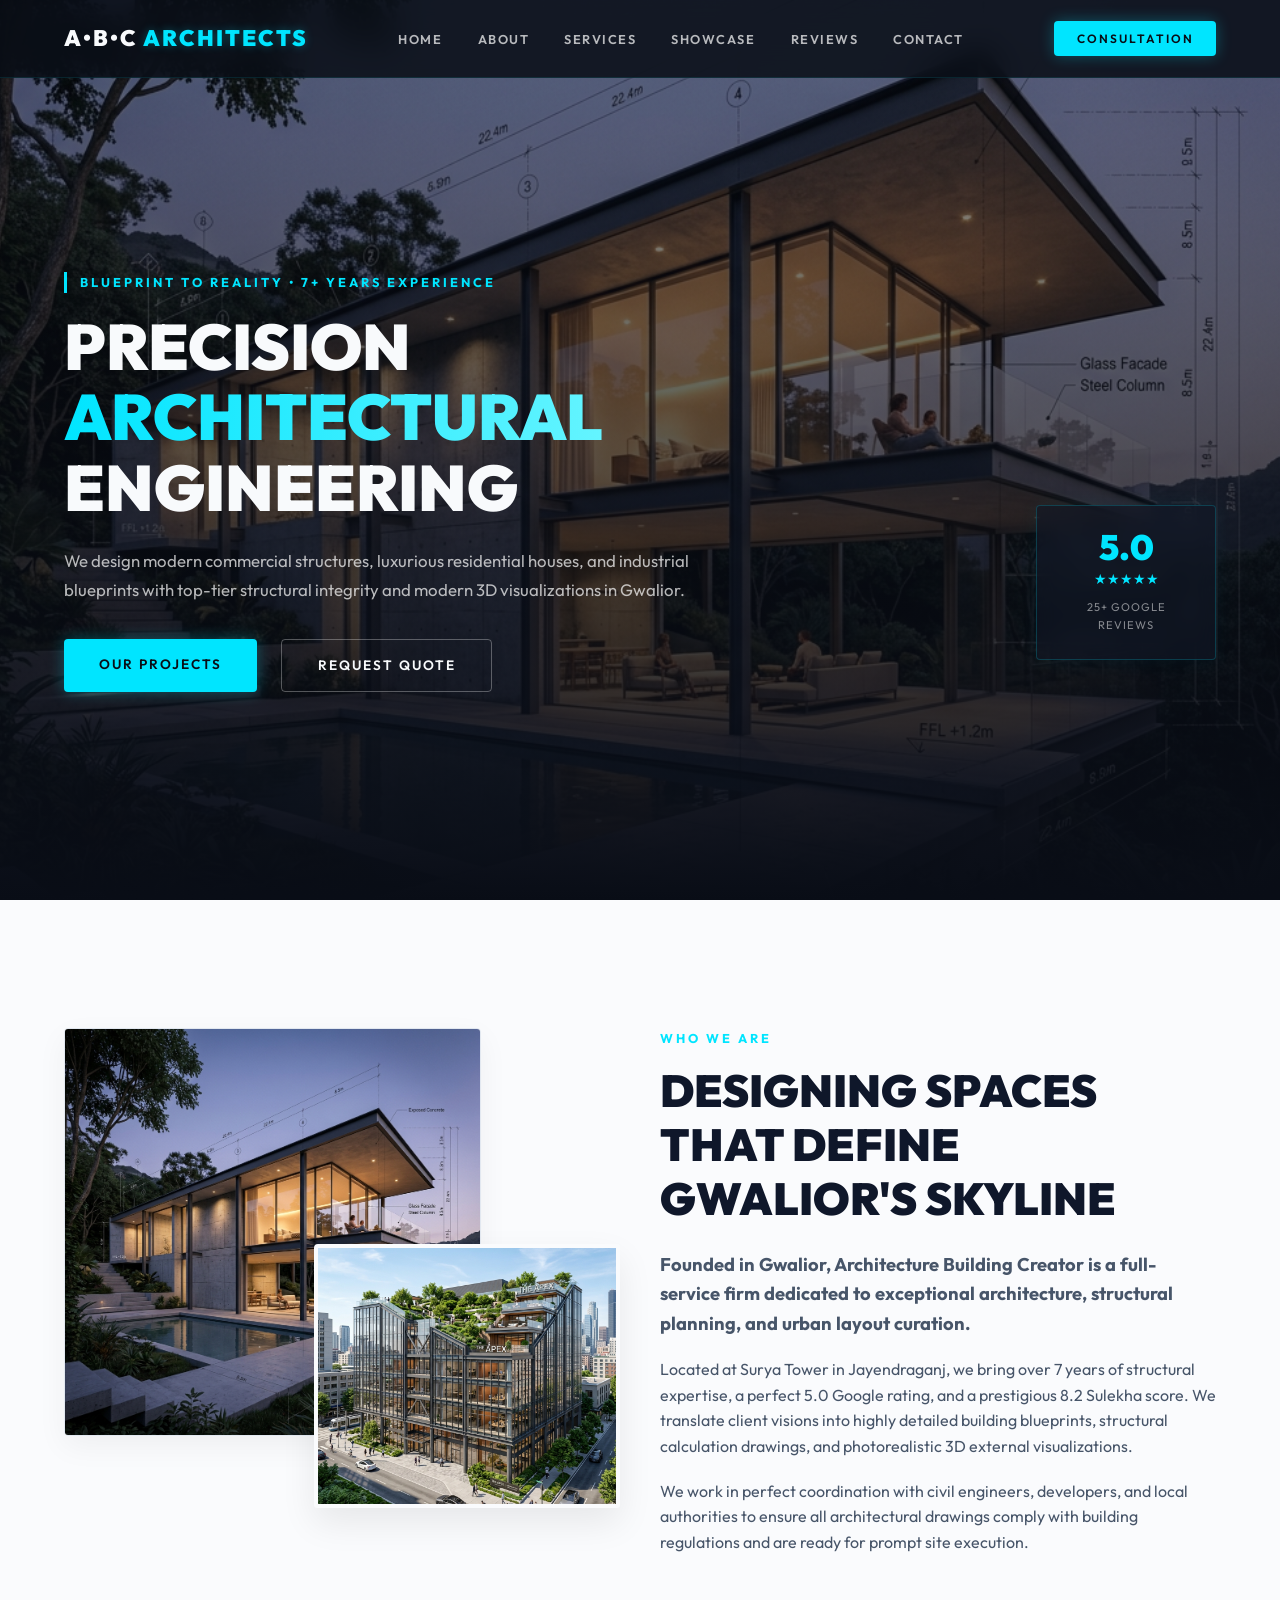
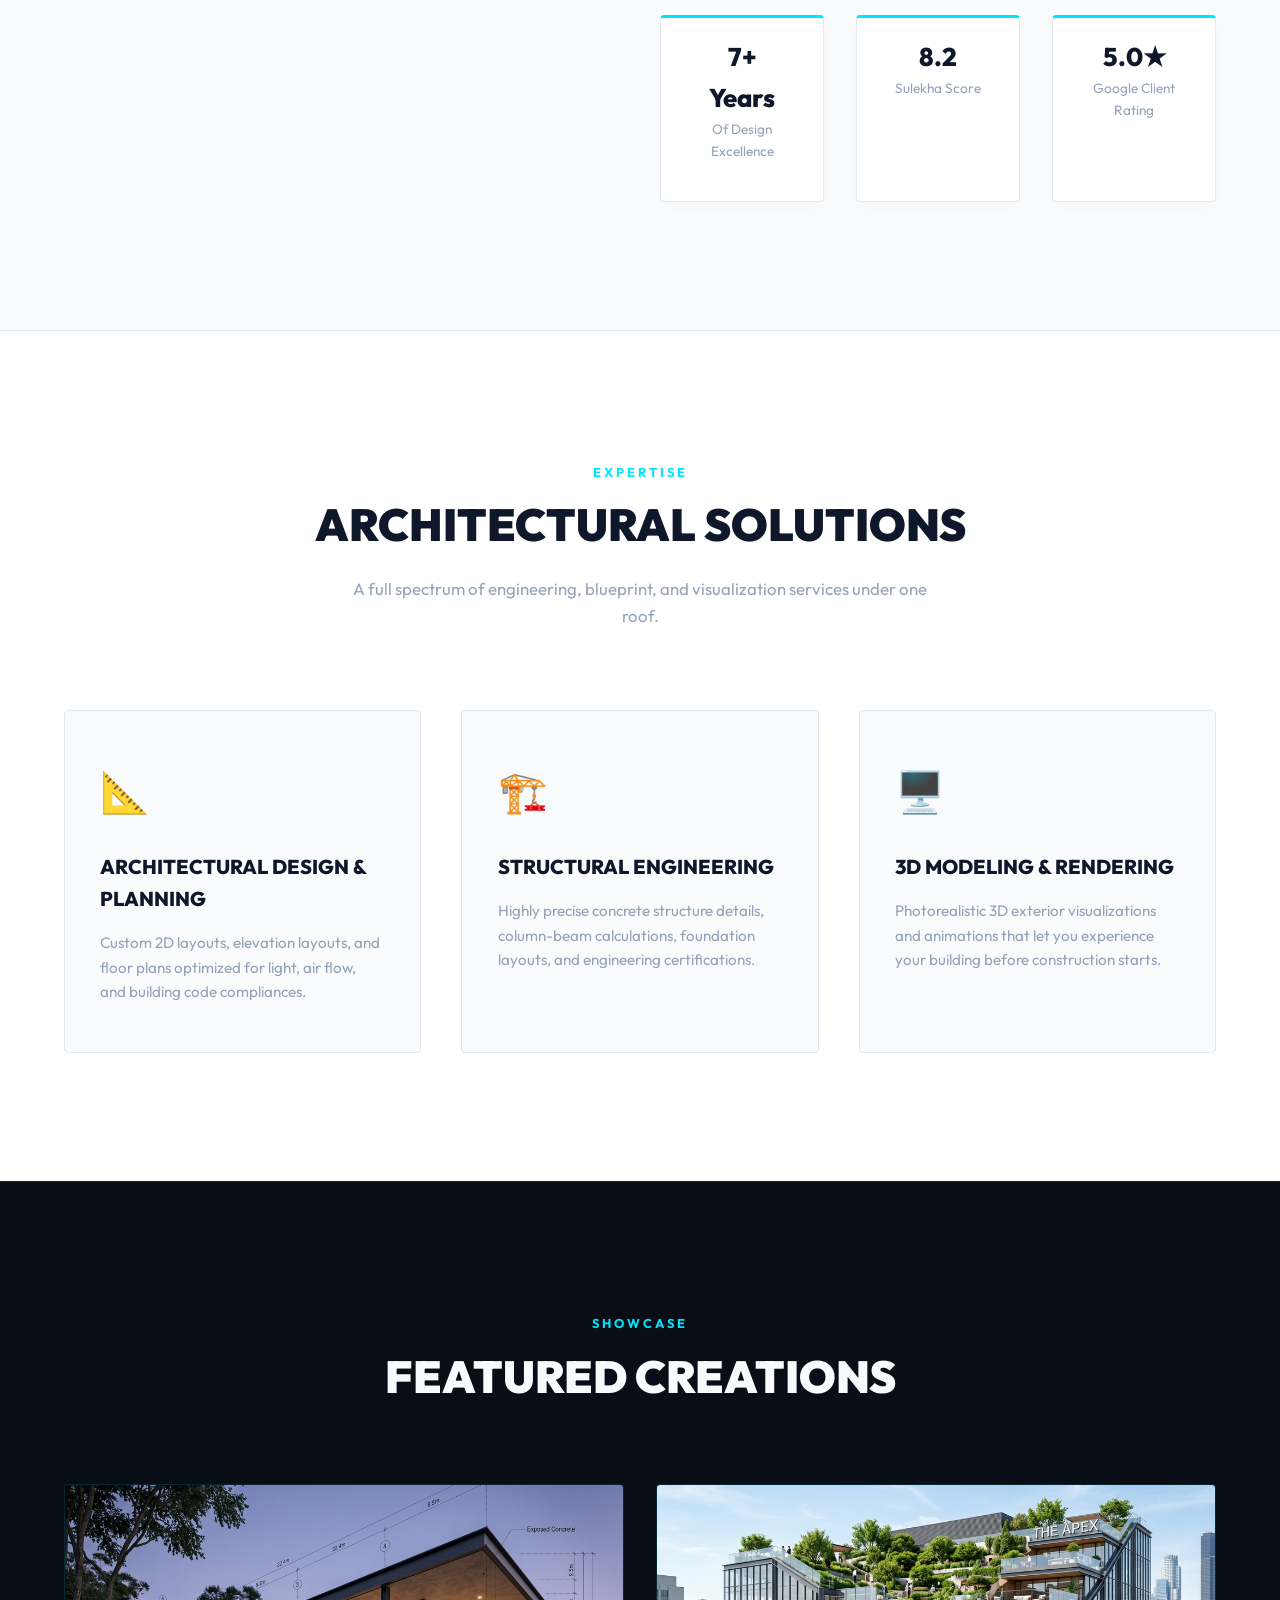
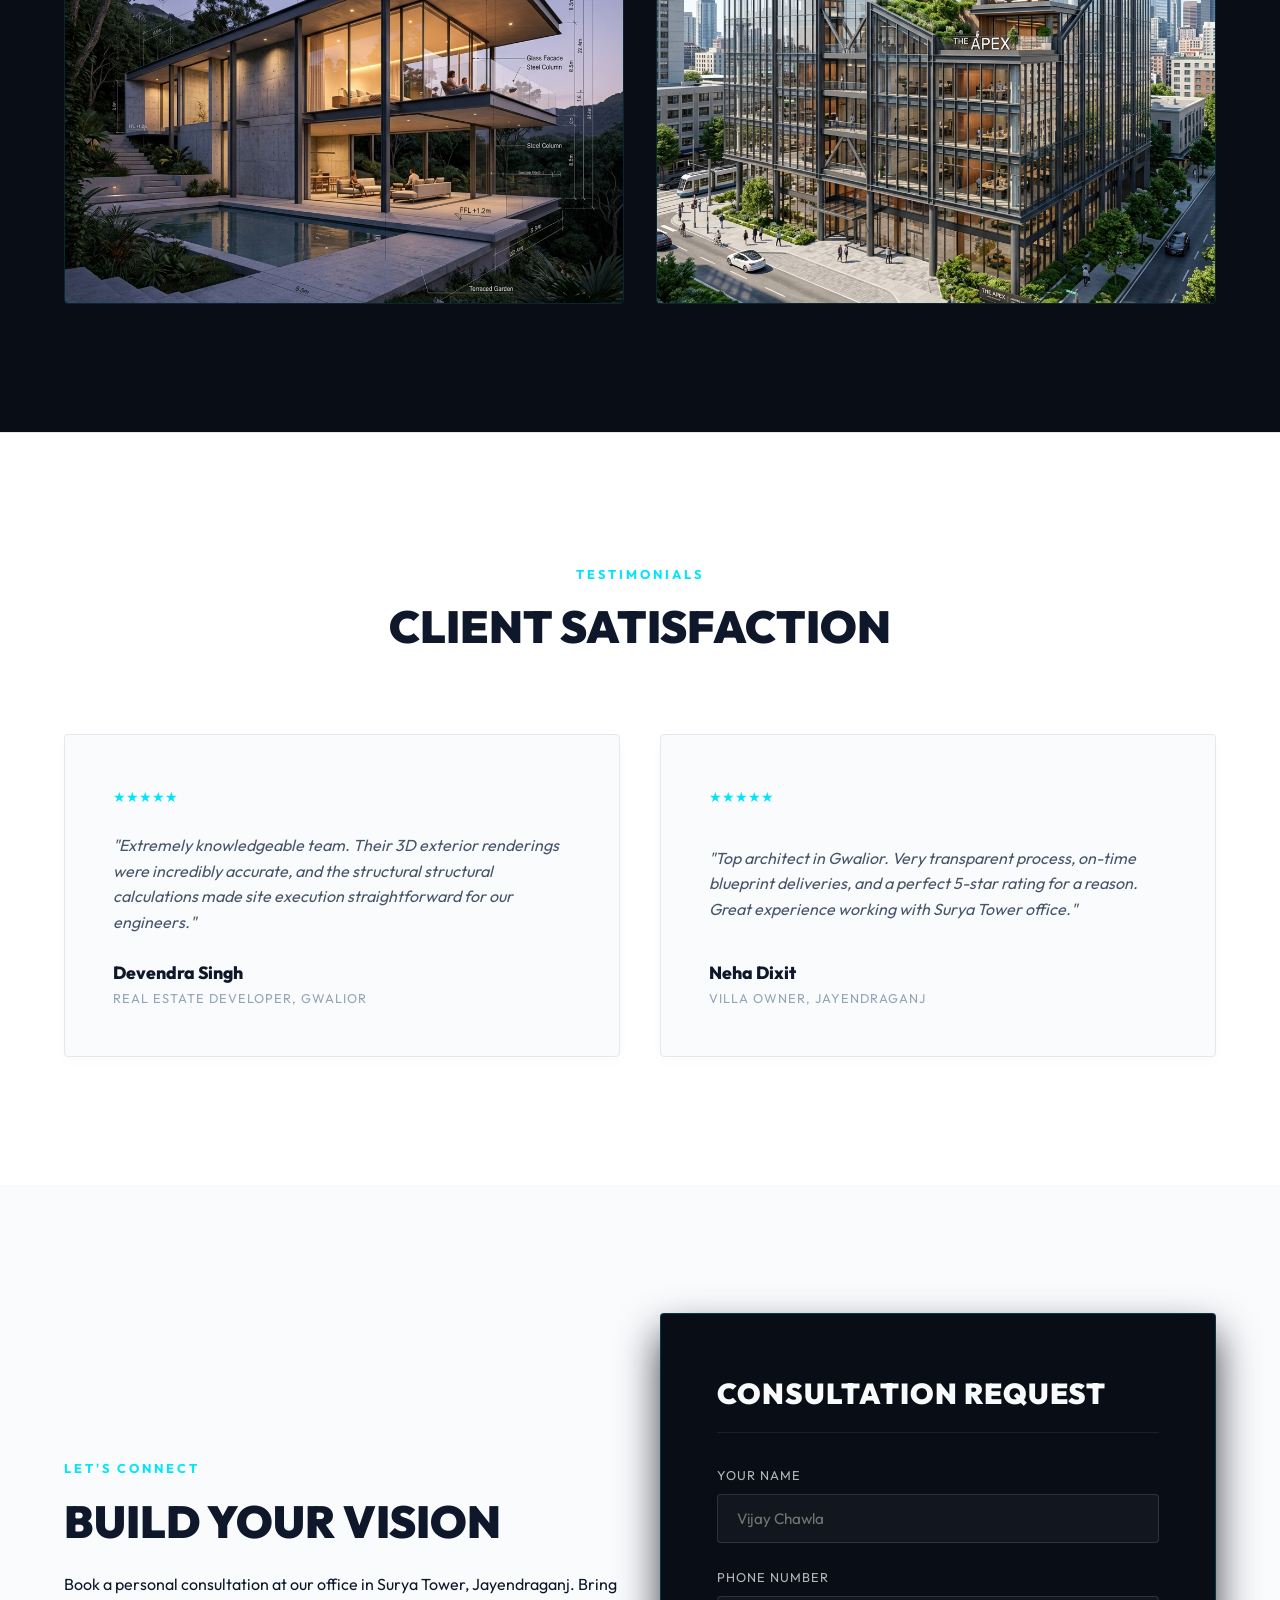
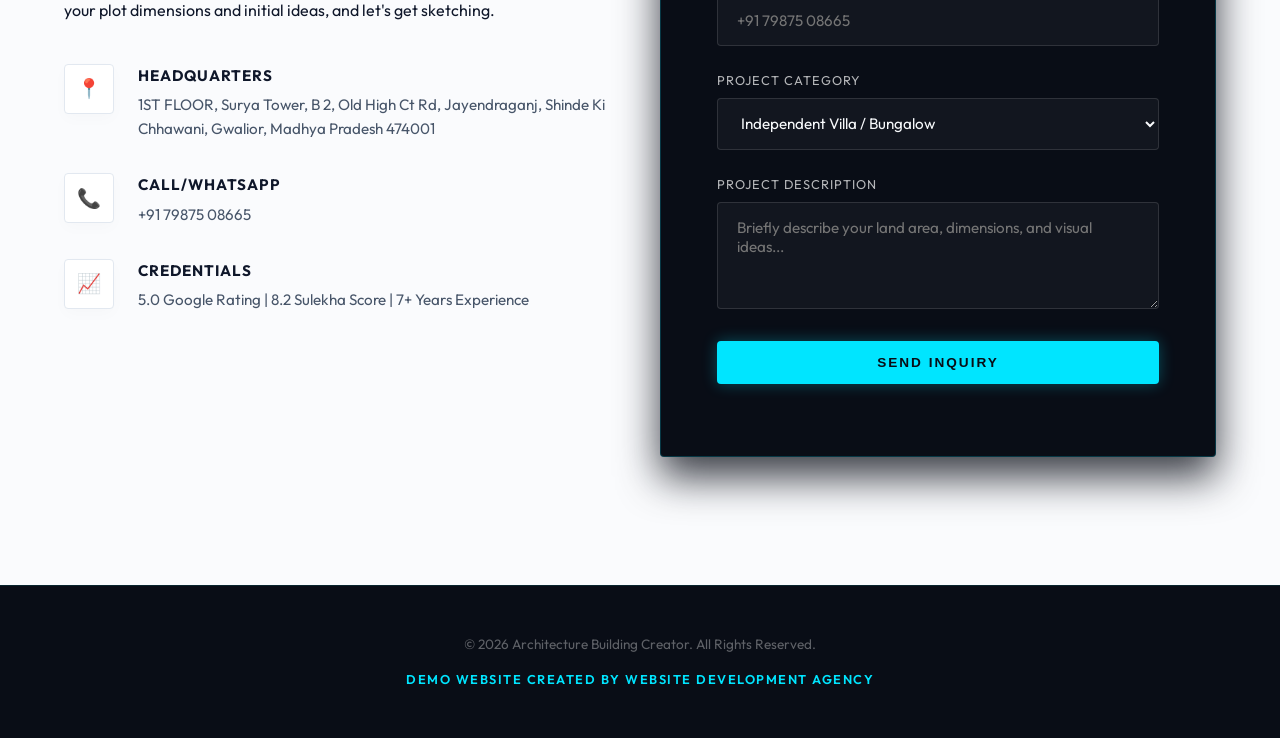
==== architecture-creator/index.html @ bc4cf2e9 "Initial commit: Custom website demos for Gwalior interior designers and architects" ====
<!DOCTYPE html>
<html lang="en">
<head>
  <meta charset="UTF-8">
  <meta name="viewport" content="width=device-width, initial-scale=1.0">
  <title>Architecture Building Creator - Premium Architect in Gwalior</title>
  <meta name="description" content="Architecture Building Creator is a premier architecture firm in Gwalior. With 7+ years of experience and a 5.0 Google rating, we specialize in residential and commercial architectural planning.">
  <link rel="preconnect" href="https://fonts.googleapis.com">
  <link rel="preconnect" href="https://fonts.gstatic.com" crossorigin>
  <link href="https://fonts.googleapis.com/css2?family=Outfit:wght@300;400;500;600;700;800;900&display=swap" rel="stylesheet">
  <link rel="stylesheet" href="style.css">
</head>
<body>
  <!-- Header / Navigation -->
  <header id="main-header" class="site-header">
    <div class="container header-container">
      <div class="logo">
        <a href="#hero">A•B•C <span class="cyan-accent">ARCHITECTS</span></a>
      </div>
      <nav class="nav-menu" id="nav-menu">
        <ul>
          <li><a href="#hero">Home</a></li>
          <li><a href="#about">About</a></li>
          <li><a href="#services">Services</a></li>
          <li><a href="#portfolio">Showcase</a></li>
          <li><a href="#testimonials">Reviews</a></li>
          <li><a href="#contact">Contact</a></li>
        </ul>
      </nav>
      <div class="contact-cta">
        <a href="tel:+917987508665" class="btn btn-primary btn-sm">Consultation</a>
      </div>
      <button class="mobile-nav-toggle" id="mobile-toggle" aria-label="Toggle navigation">
        <span class="bar"></span>
        <span class="bar"></span>
        <span class="bar"></span>
      </button>
    </div>
  </header>

  <!-- Hero Section -->
  <section id="hero" class="hero-section">
    <div class="hero-bg" style="background-image: url('images/hero.png');"></div>
    <div class="hero-overlay"></div>
    <div class="container hero-container">
      <div class="hero-content">
        <span class="sub-title">Blueprint to Reality • 7+ Years Experience</span>
        <h1 class="main-title">Precision <br><span class="highlight">Architectural</span> Engineering</h1>
        <p class="hero-desc">We design modern commercial structures, luxurious residential houses, and industrial blueprints with top-tier structural integrity and modern 3D visualizations in Gwalior.</p>
        <div class="hero-buttons">
          <a href="#portfolio" class="btn btn-primary">Our Projects</a>
          <a href="#contact" class="btn btn-outline">Request Quote</a>
        </div>
      </div>
      <div class="hero-badge">
        <div class="badge-rating">
          <span class="rating-num">5.0</span>
          <span class="stars">★★★★★</span>
        </div>
        <p class="badge-text">25+ Google Reviews</p>
      </div>
    </div>
  </section>

  <!-- About Section -->
  <section id="about" class="about-section">
    <div class="container">
      <div class="grid grid-2">
        <div class="about-images">
          <div class="img-frame-lg">
            <img src="images/hero.png" alt="Residential Architecture project" class="about-img-1">
          </div>
          <div class="img-frame-sm">
            <img src="images/office.png" alt="Commercial Office Building Rendering" class="about-img-2">
          </div>
        </div>
        <div class="about-content">
          <span class="section-tag">Who We Are</span>
          <h2 class="section-title">Designing Spaces That Define Gwalior's Skyline</h2>
          <p class="p-highlight">Founded in Gwalior, Architecture Building Creator is a full-service firm dedicated to exceptional architecture, structural planning, and urban layout curation.</p>
          <p>Located at Surya Tower in Jayendraganj, we bring over 7 years of structural expertise, a perfect 5.0 Google rating, and a prestigious 8.2 Sulekha score. We translate client visions into highly detailed building blueprints, structural calculation drawings, and photorealistic 3D external visualizations.</p>
          <p>We work in perfect coordination with civil engineers, developers, and local authorities to ensure all architectural drawings comply with building regulations and are ready for prompt site execution.</p>
          <div class="stats-row">
            <div class="stat-card">
              <h3>7+ Years</h3>
              <p>Of Design Excellence</p>
            </div>
            <div class="stat-card">
              <h3>8.2</h3>
              <p>Sulekha Score</p>
            </div>
            <div class="stat-card">
              <h3>5.0★</h3>
              <p>Google Client Rating</p>
            </div>
          </div>
        </div>
      </div>
    </div>
  </section>

  <!-- Services Section -->
  <section id="services" class="services-section">
    <div class="container">
      <div class="section-header text-center">
        <span class="section-tag">Expertise</span>
        <h2 class="section-title">Architectural Solutions</h2>
        <p class="section-subtitle">A full spectrum of engineering, blueprint, and visualization services under one roof.</p>
      </div>
      <div class="grid grid-3">
        <div class="service-card">
          <div class="service-icon">📐</div>
          <h3>Architectural Design & Planning</h3>
          <p>Custom 2D layouts, elevation layouts, and floor plans optimized for light, air flow, and building code compliances.</p>
        </div>
        <div class="service-card">
          <div class="service-icon">🏗️</div>
          <h3>Structural Engineering</h3>
          <p>Highly precise concrete structure details, column-beam calculations, foundation layouts, and engineering certifications.</p>
        </div>
        <div class="service-card">
          <div class="service-icon">🖥️</div>
          <h3>3D Modeling & Rendering</h3>
          <p>Photorealistic 3D exterior visualizations and animations that let you experience your building before construction starts.</p>
        </div>
      </div>
    </div>
  </section>

  <!-- Showcase Section -->
  <section id="portfolio" class="portfolio-section">
    <div class="container">
      <div class="section-header text-center">
        <span class="section-tag">Showcase</span>
        <h2 class="section-title">Featured Creations</h2>
      </div>
      <div class="portfolio-grid">
        <div class="portfolio-item scroll-animated">
          <img src="images/hero.png" alt="Luxurious Modern Villa Design">
          <div class="portfolio-overlay">
            <div class="portfolio-info">
              <span class="project-cat">Residential Villa</span>
              <h4>The Glass Facade Residence</h4>
            </div>
          </div>
        </div>
        <div class="portfolio-item scroll-animated">
          <img src="images/office.png" alt="Modern Commercial Complex Rendering">
          <div class="portfolio-overlay">
            <div class="portfolio-info">
              <span class="project-cat">Commercial Complex</span>
              <h4>The Apex Office Park</h4>
            </div>
          </div>
        </div>
      </div>
    </div>
  </section>

  <!-- Reviews Section -->
  <section id="testimonials" class="testimonials-section">
    <div class="container">
      <div class="section-header text-center">
        <span class="section-tag">Testimonials</span>
        <h2 class="section-title">Client Satisfaction</h2>
      </div>
      <div class="testimonials-slider">
        <div class="testimonial-card">
          <div class="stars">★★★★★</div>
          <p>"Extremely knowledgeable team. Their 3D exterior renderings were incredibly accurate, and the structural structural calculations made site execution straightforward for our engineers."</p>
          <div class="client-info">
            <strong>Devendra Singh</strong>
            <span>Real Estate Developer, Gwalior</span>
          </div>
        </div>
        <div class="testimonial-card">
          <div class="stars">★★★★★</div>
          <p>"Top architect in Gwalior. Very transparent process, on-time blueprint deliveries, and a perfect 5-star rating for a reason. Great experience working with Surya Tower office."</p>
          <div class="client-info">
            <strong>Neha Dixit</strong>
            <span>Villa Owner, Jayendraganj</span>
          </div>
        </div>
      </div>
    </div>
  </section>

  <!-- Contact Section -->
  <section id="contact" class="contact-section">
    <div class="container">
      <div class="grid grid-2">
        <div class="contact-info">
          <span class="section-tag">Let's Connect</span>
          <h2 class="section-title">Build Your Vision</h2>
          <p>Book a personal consultation at our office in Surya Tower, Jayendraganj. Bring your plot dimensions and initial ideas, and let's get sketching.</p>
          
          <div class="contact-details">
            <div class="detail-item">
              <span class="detail-icon">📍</span>
              <div>
                <strong>Headquarters</strong>
                <p>1ST FLOOR, Surya Tower, B 2, Old High Ct Rd, Jayendraganj, Shinde Ki Chhawani, Gwalior, Madhya Pradesh 474001</p>
              </div>
            </div>
            <div class="detail-item">
              <span class="detail-icon">📞</span>
              <div>
                <strong>Call/WhatsApp</strong>
                <p><a href="tel:+917987508665">+91 79875 08665</a></p>
              </div>
            </div>
            <div class="detail-item">
              <span class="detail-icon">📈</span>
              <div>
                <strong>Credentials</strong>
                <p>5.0 Google Rating | 8.2 Sulekha Score | 7+ Years Experience</p>
              </div>
            </div>
          </div>
        </div>
        
        <div class="contact-form-container">
          <form id="contact-form" class="contact-form">
            <h3 class="form-title">Consultation Request</h3>
            <div class="form-group">
              <label for="name">Your Name</label>
              <input type="text" id="name" required placeholder="Vijay Chawla">
            </div>
            <div class="form-group">
              <label for="phone">Phone Number</label>
              <input type="tel" id="phone" required placeholder="+91 79875 08665">
            </div>
            <div class="form-group">
              <label for="project-type">Project Category</label>
              <select id="project-type">
                <option value="residential-villa">Independent Villa / Bungalow</option>
                <option value="commercial-complex">Commercial / Office Complex</option>
                <option value="structural-engineering">Structural calculations / Blueprints Only</option>
                <option value="3d-rendering">3D Facade Rendering</option>
              </select>
            </div>
            <div class="form-group">
              <label for="message">Project Description</label>
              <textarea id="message" rows="4" placeholder="Briefly describe your land area, dimensions, and visual ideas..."></textarea>
            </div>
            <button type="submit" class="btn btn-primary btn-block">Send Inquiry</button>
            <div id="form-message" class="form-message"></div>
          </form>
        </div>
      </div>
    </div>
  </section>

  <!-- Footer -->
  <footer class="site-footer">
    <div class="container footer-content text-center">
      <p>&copy; 2026 Architecture Building Creator. All Rights Reserved.</p>
      <p class="footer-demo-badge">Demo Website created by website development agency</p>
    </div>
  </footer>

  <script src="app.js"></script>
</body>
</html>
---- architecture-creator/style.css ----
/* Design Tokens */
:root {
  --primary: #00E5FF;         /* Electric Cyan / Neon Blueprint */
  --primary-light: #64F4FF;   /* Soft Ice Blue */
  --accent: #00E5FF;          /* Accent cyan */
  --dark-bg: #090D16;         /* Space Dark (Obsidian) */
  --light-bg: #FAFBFD;        /* Ultra light slate gray */
  --card-bg: rgba(17, 24, 39, 0.55);
  --border: rgba(0, 229, 255, 0.12); /* Cyan blueprint grid border */
  --border-light: #E2E8F0;
  --text-dark: #0F172A;       /* Slate Black */
  --text-light: #F8FAFC;      /* Ghost White */
  --text-muted: #94A3B8;      /* Cool Slate Gray */
  --font: 'Outfit', sans-serif;
  --transition: all 0.3s cubic-bezier(0.4, 0, 0.2, 1);
  --border-radius: 4px;       /* Sharp tech look */
  --shadow: 0 10px 30px rgba(0, 229, 255, 0.03);
  --shadow-lg: 0 20px 40px rgba(9, 13, 22, 0.8);
}

/* Reset and Base Styles */
* {
  box-sizing: border-box;
  margin: 0;
  padding: 0;
}

html {
  scroll-behavior: smooth;
  font-size: 16px;
}

body {
  font-family: var(--font);
  color: var(--text-dark);
  background-color: var(--light-bg);
  line-height: 1.6;
  overflow-x: hidden;
}

a {
  text-decoration: none;
  color: inherit;
  transition: var(--transition);
}

img {
  max-width: 100%;
  height: auto;
  display: block;
}

/* Utilities */
.container {
  width: 90%;
  max-width: 1200px;
  margin: 0 auto;
}

.grid {
  display: grid;
  gap: 2.5rem;
}

.grid-2 {
  grid-template-columns: repeat(auto-fit, minmax(320px, 1fr));
}

.grid-3 {
  grid-template-columns: repeat(auto-fit, minmax(300px, 1fr));
}

.text-center {
  text-align: center;
}

.cyan-accent {
  color: var(--primary);
  text-shadow: 0 0 10px rgba(0, 229, 255, 0.3);
}

/* Buttons */
.btn {
  display: inline-block;
  padding: 0.9rem 2.2rem;
  font-size: 0.85rem;
  font-weight: 600;
  text-transform: uppercase;
  letter-spacing: 2px;
  border-radius: var(--border-radius);
  cursor: pointer;
  transition: var(--transition);
  text-align: center;
  border: none;
}

.btn-sm {
  padding: 0.5rem 1.4rem;
  font-size: 0.75rem;
}

.btn-primary {
  background-color: var(--primary);
  color: var(--dark-bg);
  box-shadow: 0 0 15px rgba(0, 229, 255, 0.3);
}

.btn-primary:hover {
  transform: translateY(-2px);
  box-shadow: 0 0 25px rgba(0, 229, 255, 0.5);
  background-color: var(--primary-light);
}

.btn-outline {
  background: transparent;
  color: var(--text-light);
  border: 1px solid rgba(255, 255, 255, 0.3);
}

.btn-outline:hover {
  border-color: var(--primary);
  color: var(--primary);
  background: rgba(0, 229, 255, 0.05);
  transform: translateY(-2px);
}

.btn-block {
  display: block;
  width: 100%;
}

/* Header & Navigation */
.site-header {
  position: fixed;
  top: 0;
  left: 0;
  width: 100%;
  z-index: 1000;
  background: rgba(9, 13, 22, 0.85); /* Deep dark */
  backdrop-filter: blur(15px);
  -webkit-backdrop-filter: blur(15px);
  border-bottom: 1px solid rgba(0, 229, 255, 0.1);
  padding: 1.3rem 0;
  transition: var(--transition);
}

.site-header.scrolled {
  padding: 0.9rem 0;
  background: rgba(9, 13, 22, 0.98);
}

.header-container {
  display: flex;
  justify-content: space-between;
  align-items: center;
}

.logo {
  font-size: 1.4rem;
  font-weight: 900;
  letter-spacing: 2px;
  color: var(--text-light);
}

.nav-menu ul {
  list-style: none;
  display: flex;
  gap: 2.2rem;
}

.nav-menu a {
  color: rgba(255, 255, 255, 0.7);
  font-size: 0.8rem;
  font-weight: 600;
  text-transform: uppercase;
  letter-spacing: 1.5px;
  position: relative;
  padding: 0.5rem 0;
}

.nav-menu a::after {
  content: '';
  position: absolute;
  bottom: 0;
  left: 0;
  width: 0;
  height: 2px;
  background-color: var(--primary);
  transition: var(--transition);
}

.nav-menu a:hover {
  color: var(--text-light);
}

.nav-menu a:hover::after,
.nav-menu a.active::after {
  width: 100%;
}

.mobile-nav-toggle {
  display: none;
  background: transparent;
  border: none;
  cursor: pointer;
  flex-direction: column;
  gap: 6px;
}

.mobile-nav-toggle .bar {
  width: 25px;
  height: 2px;
  background-color: var(--text-light);
  transition: var(--transition);
}

/* Hero Section */
.hero-section {
  position: relative;
  height: 100vh;
  min-height: 650px;
  display: flex;
  align-items: center;
  color: var(--text-light);
  overflow: hidden;
  padding-top: 80px;
}

.hero-bg {
  position: absolute;
  top: 0;
  left: 0;
  width: 100%;
  height: 100%;
  background-size: cover;
  background-position: center;
  transform: scale(1.05);
  animation: zoom-in-bg 15s ease-out forwards;
}

.hero-overlay {
  position: absolute;
  top: 0;
  left: 0;
  width: 100%;
  height: 100%;
  background: linear-gradient(
    to bottom,
    rgba(9, 13, 22, 0.4) 0%,
    rgba(9, 13, 22, 0.8) 75%,
    var(--dark-bg) 100%
  );
}

.hero-container {
  position: relative;
  z-index: 10;
  display: flex;
  justify-content: space-between;
  align-items: flex-end;
  padding-bottom: 5rem;
  height: 100%;
}

.hero-content {
  max-width: 650px;
  animation: fadeInUp 1s ease-out forwards;
}

.sub-title {
  display: inline-block;
  font-size: 0.8rem;
  letter-spacing: 3px;
  text-transform: uppercase;
  color: var(--primary);
  margin-bottom: 1.2rem;
  font-weight: 700;
  border-left: 3px solid var(--primary);
  padding-left: 0.8rem;
}

.main-title {
  font-size: 4rem;
  line-height: 1.1;
  font-weight: 900;
  margin-bottom: 1.5rem;
  text-transform: uppercase;
}

.main-title .highlight {
  position: relative;
  display: inline-block;
  background: linear-gradient(90deg, var(--primary) 0%, var(--primary-light) 100%);
  -webkit-background-clip: text;
  -webkit-text-fill-color: transparent;
}

.hero-desc {
  font-size: 1.05rem;
  color: rgba(255, 255, 255, 0.7);
  margin-bottom: 2.2rem;
  line-height: 1.7;
}

.hero-buttons {
  display: flex;
  gap: 1.5rem;
}

.hero-badge {
  background: rgba(17, 24, 39, 0.6);
  backdrop-filter: blur(10px);
  -webkit-backdrop-filter: blur(10px);
  border: 1px solid rgba(0, 229, 255, 0.2);
  padding: 1.5rem;
  border-radius: var(--border-radius);
  text-align: center;
  max-width: 180px;
  margin-bottom: 2rem;
  box-shadow: 0 0 20px rgba(0,229,255,0.05);
  animation: fadeInUp 1s ease-out 0.3s forwards;
  opacity: 0;
}

.badge-rating {
  display: flex;
  flex-direction: column;
  align-items: center;
  margin-bottom: 0.5rem;
}

.rating-num {
  font-size: 2.2rem;
  font-weight: 900;
  color: var(--primary);
  line-height: 1;
}

.stars {
  color: var(--primary);
  font-size: 0.9rem;
  margin-top: 0.2rem;
}

.badge-text {
  font-size: 0.7rem;
  color: rgba(255, 255, 255, 0.5);
  text-transform: uppercase;
  letter-spacing: 1px;
}

/* Animations */
@keyframes fadeInUp {
  from {
    opacity: 0;
    transform: translateY(30px);
  }
  to {
    opacity: 1;
    transform: translateY(0);
  }
}

/* Section Common */
section {
  padding: 8rem 0;
}

.section-tag {
  display: inline-block;
  font-size: 0.8rem;
  font-weight: 700;
  text-transform: uppercase;
  letter-spacing: 3px;
  color: var(--primary);
  margin-bottom: 1rem;
}

.section-title {
  font-size: 2.8rem;
  font-weight: 900;
  line-height: 1.2;
  margin-bottom: 1.5rem;
  text-transform: uppercase;
}

.section-subtitle {
  font-size: 1.05rem;
  color: var(--text-muted);
  max-width: 600px;
  margin: 0 auto;
}

.section-header {
  margin-bottom: 5rem;
}

/* About Section */
.about-section {
  background-color: var(--light-bg);
}

.about-images {
  position: relative;
  height: 480px;
}

.img-frame-lg {
  position: absolute;
  width: 75%;
  height: 85%;
  border-radius: var(--border-radius);
  overflow: hidden;
  box-shadow: 0 10px 30px rgba(0,0,0,0.05);
  border: 1px solid var(--border-light);
}

.img-frame-lg img, .img-frame-sm img {
  width: 100%;
  height: 100%;
  object-fit: cover;
}

.img-frame-sm {
  position: absolute;
  width: 55%;
  height: 55%;
  bottom: 0;
  right: 0;
  border-radius: var(--border-radius);
  overflow: hidden;
  box-shadow: 0 15px 35px rgba(0,0,0,0.08);
  border: 4px solid var(--light-bg);
}

.about-content {
  display: flex;
  flex-direction: column;
  justify-content: center;
}

.p-highlight {
  font-size: 1.15rem;
  color: var(--text-dark);
  font-weight: 700;
  margin-bottom: 1.2rem;
  line-height: 1.6;
}

.about-content p {
  color: #475569;
  margin-bottom: 1.2rem;
}

.stats-row {
  display: flex;
  gap: 2rem;
  margin-top: 2.5rem;
}

.stat-card {
  background: white;
  padding: 1.2rem 2rem;
  border-radius: var(--border-radius);
  box-shadow: 0 5px 15px rgba(0,0,0,0.02);
  flex: 1;
  text-align: center;
  border: 1px solid var(--border-light);
  border-top: 3px solid var(--primary);
}

.stat-card h3 {
  font-size: 1.6rem;
  font-weight: 800;
  color: var(--text-dark);
}

.stat-card p {
  font-size: 0.85rem;
  color: var(--text-muted);
}

/* Services Section */
.services-section {
  background: white;
  border-top: 1px solid var(--border-light);
}

.service-card {
  background: var(--light-bg);
  padding: 3rem 2.2rem;
  border-radius: var(--border-radius);
  border: 1px solid var(--border-light);
  transition: var(--transition);
}

.service-card:hover {
  transform: translateY(-8px);
  background: var(--dark-bg);
  color: var(--text-light);
  border-color: var(--primary);
  box-shadow: 0 10px 30px rgba(0, 229, 255, 0.08);
}

.service-icon {
  font-size: 2.5rem;
  margin-bottom: 1.8rem;
  color: var(--primary);
}

.service-card h3 {
  font-size: 1.25rem;
  font-weight: 800;
  margin-bottom: 1rem;
  text-transform: uppercase;
}

.service-card p {
  font-size: 0.95rem;
  color: var(--text-muted);
  line-height: 1.6;
}

.service-card:hover p {
  color: rgba(255, 255, 255, 0.6);
}

/* Portfolio Section */
.portfolio-section {
  background-color: var(--dark-bg);
  color: var(--text-light);
  border-top: 1px solid rgba(0, 229, 255, 0.15);
}

.portfolio-section .section-tag {
  color: var(--primary);
}

.portfolio-grid {
  display: grid;
  grid-template-columns: repeat(auto-fit, minmax(400px, 1fr));
  gap: 2rem;
}

@media (max-width: 500px) {
  .portfolio-grid {
    grid-template-columns: 1fr;
  }
}

.portfolio-item {
  position: relative;
  height: 420px;
  border-radius: var(--border-radius);
  overflow: hidden;
  cursor: pointer;
  border: 1px solid var(--border);
}

.portfolio-item img {
  width: 100%;
  height: 100%;
  object-fit: cover;
  transition: transform 0.6s cubic-bezier(0.25, 0.8, 0.25, 1);
}

.portfolio-overlay {
  position: absolute;
  top: 0;
  left: 0;
  width: 100%;
  height: 100%;
  background: linear-gradient(to top, rgba(9, 13, 22, 0.95) 0%, rgba(9, 13, 22, 0.3) 60%, transparent 100%);
  opacity: 0;
  transition: var(--transition);
  display: flex;
  align-items: flex-end;
  padding: 2.5rem;
}

.portfolio-item:hover img {
  transform: scale(1.08);
}

.portfolio-item:hover .portfolio-overlay {
  opacity: 1;
}

.portfolio-info {
  transform: translateY(20px);
  transition: transform 0.4s ease-out;
}

.portfolio-item:hover .portfolio-info {
  transform: translateY(0);
}

.project-cat {
  font-size: 0.75rem;
  color: var(--primary);
  text-transform: uppercase;
  font-weight: 700;
  letter-spacing: 2px;
}

.portfolio-info h4 {
  font-size: 1.5rem;
  font-weight: 800;
  margin-top: 0.5rem;
  text-transform: uppercase;
}

/* Native Scroll-driven reveals */
@media (prefers-reduced-motion: no-preference) {
  @supports ((animation-timeline: view()) and (animation-range: entry)) {
    @keyframes revealUp {
      from {
        opacity: 0;
        transform: translateY(80px) scale(0.95);
      }
      to {
        opacity: 1;
        transform: translateY(0) scale(1);
      }
    }
    .scroll-animated {
      animation: revealUp auto linear forwards;
      animation-timeline: view();
      animation-range: entry 10% entry 40%;
    }
  }
}

/* Testimonials Section */
.testimonials-section {
  background: white;
  border-top: 1px solid var(--border-light);
}

.testimonials-slider {
  display: grid;
  grid-template-columns: repeat(auto-fit, minmax(320px, 1fr));
  gap: 2.5rem;
}

.testimonial-card {
  background: var(--light-bg);
  padding: 3rem;
  border-radius: var(--border-radius);
  box-shadow: 0 5px 15px rgba(0,0,0,0.02);
  border: 1px solid var(--border-light);
  display: flex;
  flex-direction: column;
  justify-content: space-between;
}

.testimonial-card p {
  font-style: italic;
  margin: 1.5rem 0;
  color: #475569;
  font-size: 1rem;
}

.client-info {
  display: flex;
  flex-direction: column;
}

.client-info strong {
  color: var(--text-dark);
  font-weight: 800;
  font-size: 1.1rem;
}

.client-info span {
  font-size: 0.8rem;
  color: var(--text-muted);
  text-transform: uppercase;
  letter-spacing: 1px;
}

/* Contact Section */
.contact-section {
  background: var(--light-bg);
}

.contact-info {
  display: flex;
  flex-direction: column;
  justify-content: center;
}

.contact-details {
  display: flex;
  flex-direction: column;
  gap: 2rem;
  margin-top: 2.5rem;
}

.detail-item {
  display: flex;
  gap: 1.5rem;
  align-items: flex-start;
}

.detail-icon {
  background: white;
  width: 50px;
  height: 50px;
  border-radius: var(--border-radius);
  display: flex;
  align-items: center;
  justify-content: center;
  font-size: 1.2rem;
  box-shadow: 0 5px 15px rgba(0,0,0,0.02);
  border: 1px solid var(--border-light);
  flex-shrink: 0;
  color: var(--text-dark);
}

.detail-item strong {
  display: block;
  font-size: 0.95rem;
  text-transform: uppercase;
  letter-spacing: 1px;
  color: var(--text-dark);
  margin-bottom: 0.3rem;
}

.detail-item p {
  font-size: 0.95rem;
  color: #475569;
}

.contact-form-container {
  background: var(--dark-bg);
  padding: 3.5rem;
  border-radius: var(--border-radius);
  color: var(--text-light);
  box-shadow: var(--shadow-lg);
  border: 1px solid rgba(0, 229, 255, 0.2);
}

.form-title {
  font-size: 1.8rem;
  font-weight: 900;
  margin-bottom: 2rem;
  border-bottom: 1px solid rgba(255, 255, 255, 0.08);
  padding-bottom: 1rem;
  text-transform: uppercase;
  letter-spacing: 1px;
}

.form-group {
  margin-bottom: 1.5rem;
}

.form-group label {
  display: block;
  font-size: 0.8rem;
  text-transform: uppercase;
  letter-spacing: 1px;
  margin-bottom: 0.5rem;
  color: rgba(255, 255, 255, 0.7);
}

.form-group input,
.form-group select,
.form-group textarea {
  width: 100%;
  padding: 0.9rem 1.2rem;
  border-radius: var(--border-radius);
  background: rgba(255, 255, 255, 0.04);
  border: 1px solid rgba(255, 255, 255, 0.12);
  color: var(--text-light);
  font-family: var(--font);
  font-size: 0.95rem;
  transition: var(--transition);
}

.form-group input:focus,
.form-group select:focus,
.form-group textarea:focus {
  outline: none;
  border-color: var(--primary);
  background: rgba(255, 255, 255, 0.08);
}

.form-message {
  margin-top: 1rem;
  font-size: 0.9rem;
  text-align: center;
}

.form-message.success {
  color: var(--primary);
}

/* Footer */
.site-footer {
  background: var(--dark-bg);
  color: rgba(255, 255, 255, 0.35);
  padding: 3rem 0;
  border-top: 1px solid rgba(0, 229, 255, 0.1);
  font-size: 0.85rem;
}

.footer-demo-badge {
  margin-top: 0.8rem;
  color: var(--primary);
  font-weight: 600;
  font-size: 0.8rem;
  letter-spacing: 1.5px;
  text-transform: uppercase;
}

/* Mobile Responsiveness */
@media (max-width: 900px) {
  .hero-container {
    flex-direction: column;
    justify-content: center;
    align-items: center;
    text-align: center;
  }
  
  .hero-content {
    margin-bottom: 2.5rem;
  }
  
  .hero-buttons {
    justify-content: center;
  }
  
  .hero-badge {
    margin-bottom: 0;
  }
  
  .main-title {
    font-size: 2.6rem;
  }
  
  .mobile-nav-toggle {
    display: flex;
  }
  
  .nav-menu {
    position: fixed;
    top: 0;
    right: -100%;
    width: 280px;
    height: 100vh;
    background: var(--dark-bg);
    padding: 6rem 3rem 3rem;
    transition: var(--transition);
    border-left: 1px solid rgba(0, 229, 255, 0.1);
  }
  
  .nav-menu.active {
    right: 0;
  }
  
  .nav-menu ul {
    flex-direction: column;
    gap: 2rem;
  }
  
  .nav-menu a {
    font-size: 1.1rem;
  }
  
  .contact-cta {
    display: none;
  }
  
  .about-images {
    height: 380px;
  }
}
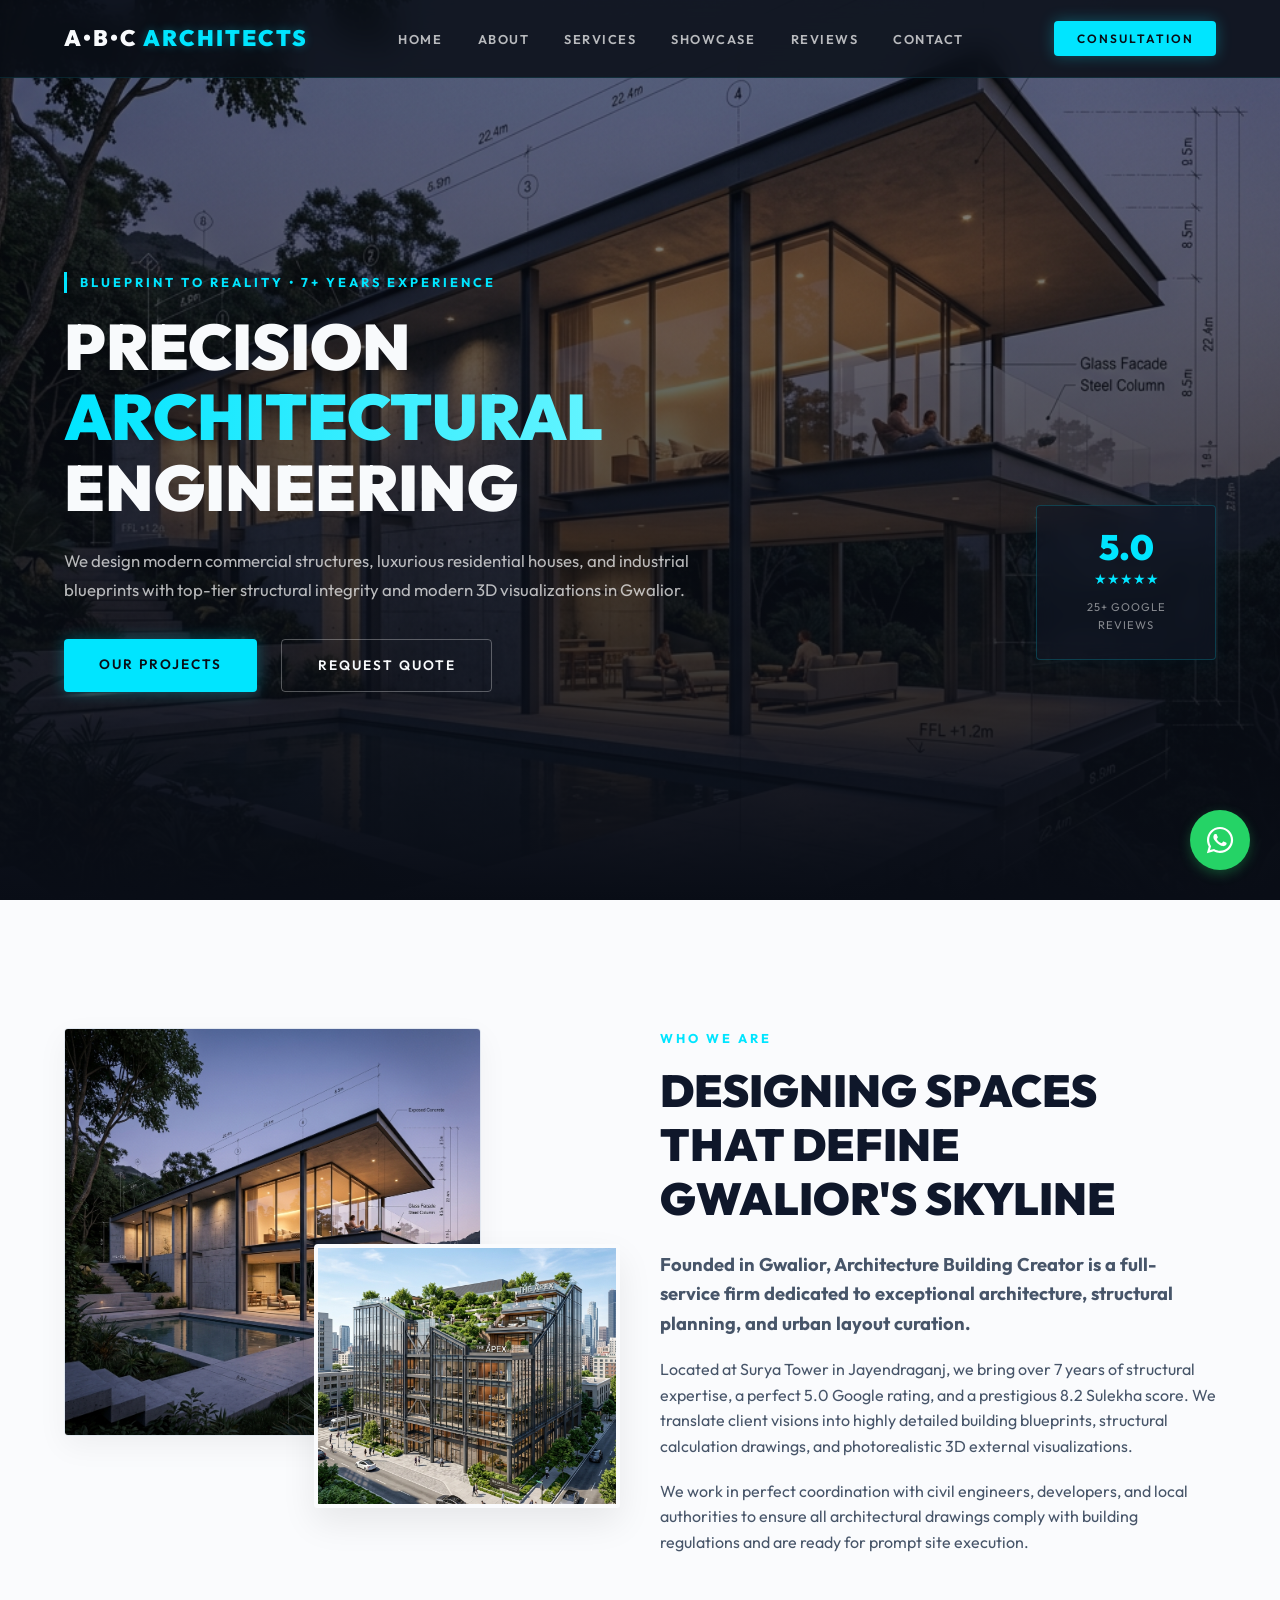
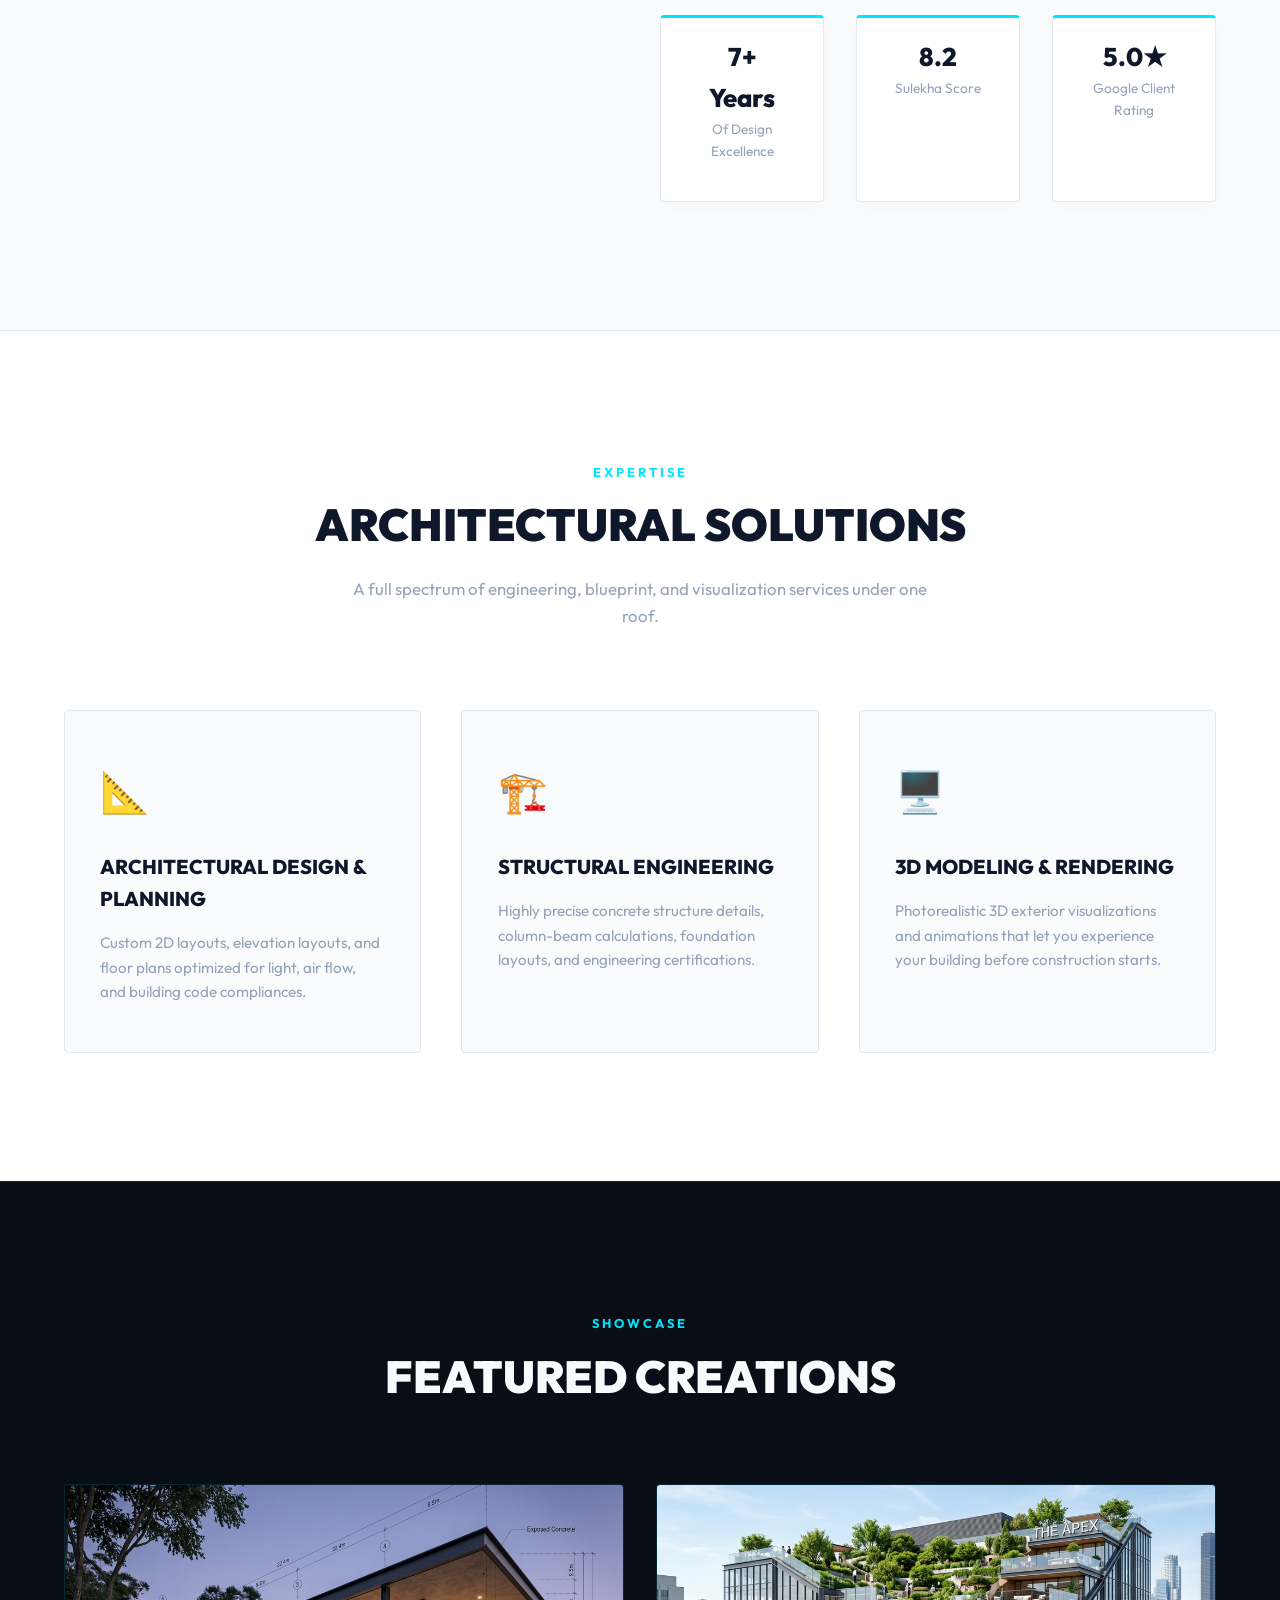
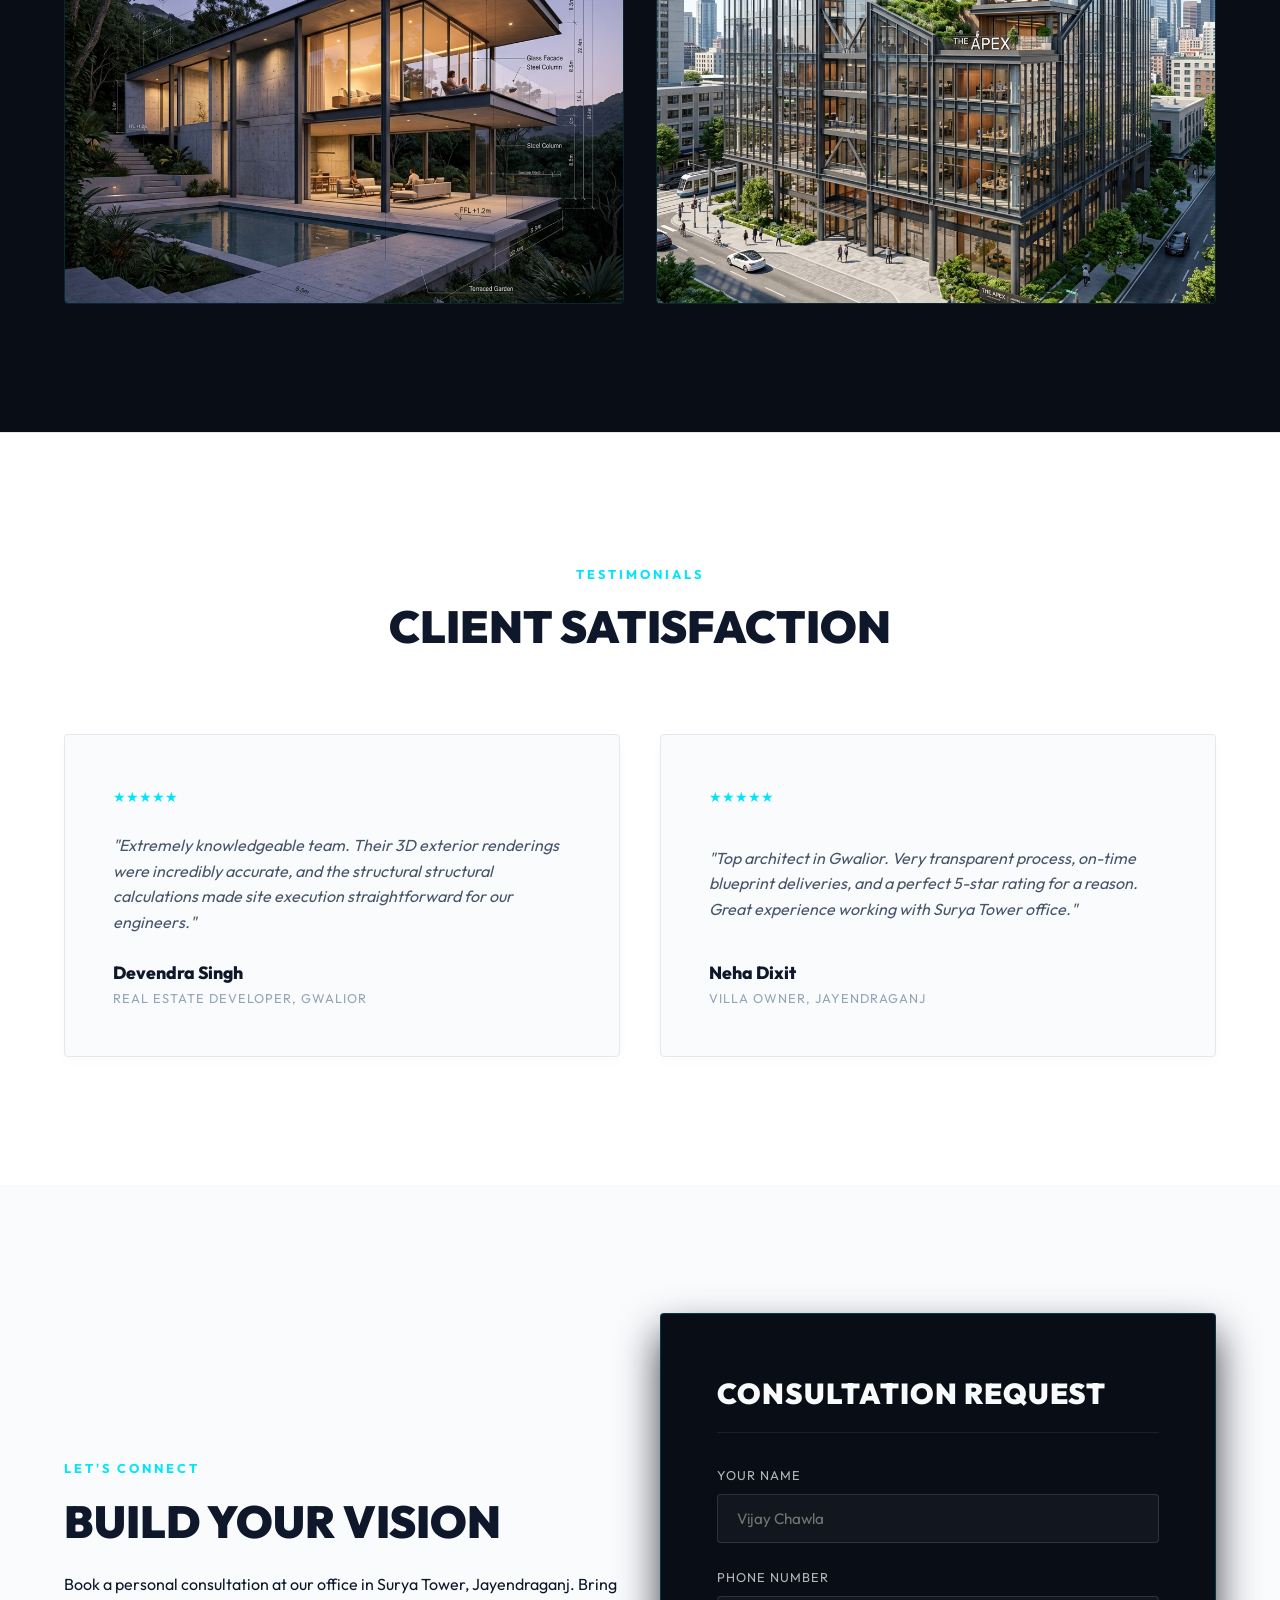
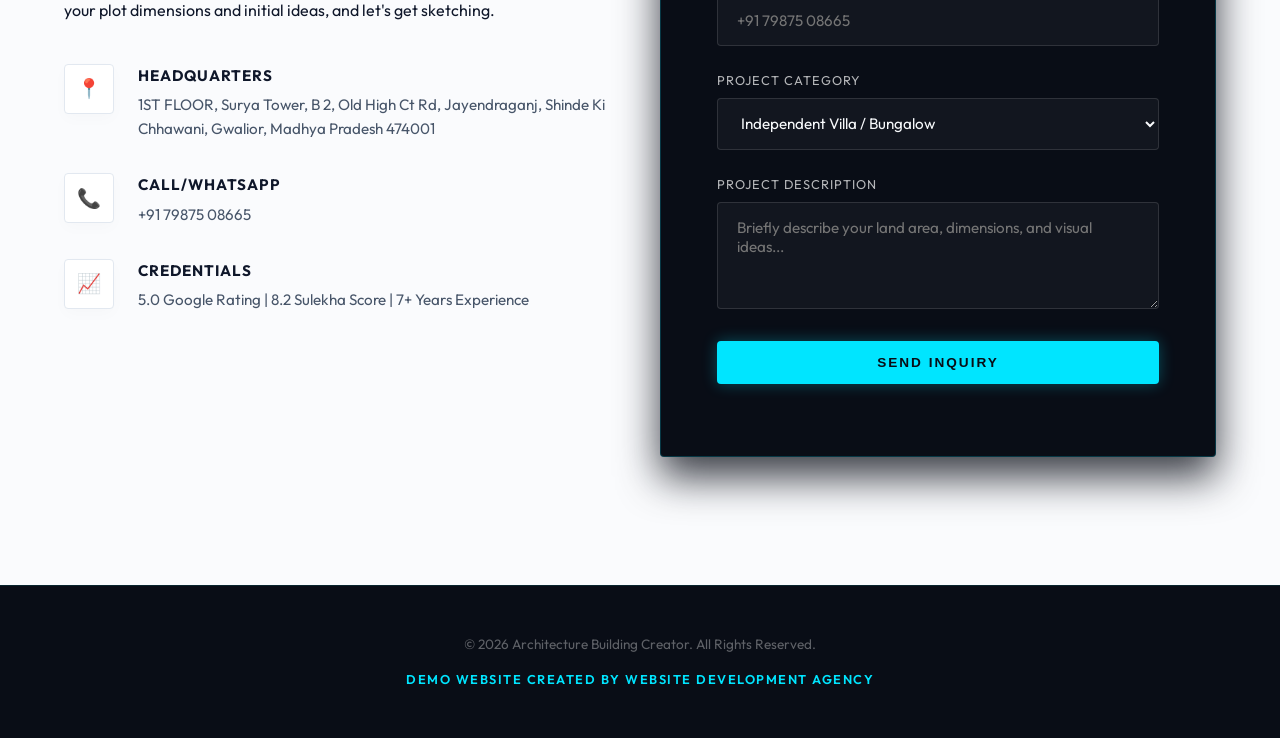
==== commit 25094bb5: "Add floating WhatsApp buttons to all websites" ====
--- a/architecture-creator/index.html
+++ b/architecture-creator/index.html
@@ -259,6 +259,11 @@
     </div>
   </footer>
 
+  <!-- Floating WhatsApp Button -->
+  <a href="https://wa.me/917987508665?text=Hello%20Architecture%20Building%20Creator%2C%20I%20visited%20your%20website%20and%20would%20like%20to%20consult%20about%20an%20architectural%20planning%2Fblueprint%20project." class="whatsapp-float" target="_blank" rel="noopener noreferrer" aria-label="Chat on WhatsApp">
+    <svg xmlns="http://www.w3.org/2000/svg" viewBox="0 0 448 512" width="30" height="30"><path fill="#fff" d="M380.9 97.1C339 55.1 283.2 32 223.9 32c-122.4 0-222 99.6-222 222 0 39.1 10.2 77.3 29.6 111L0 480l117.7-30.9c32.4 17.7 68.9 27 106.1 27h.1c122.3 0 224.1-99.6 224.1-222 0-59.3-25.2-115-67.1-157zm-157 341.6c-33.2 0-65.7-8.9-94-25.7l-6.7-4-69.8 18.3L72 359.2l-4.4-7c-18.5-29.4-28.2-63.3-28.2-98.2 0-101.7 82.8-184.5 184.6-184.5 49.3 0 95.6 19.2 130.4 54.1 34.8 34.9 56.2 81.2 56.1 130.5 0 101.8-84.9 184.6-186.6 184.6zm101.2-138.2c-5.5-2.8-32.8-16.2-37.9-18-5.1-1.9-8.8-2.8-12.5 2.8-3.7 5.6-14.3 18-17.6 21.8-3.2 3.7-6.5 4.2-12 1.4-32.6-16.3-54-29.1-75.5-66-5.7-9.8 5.7-9.1 16.3-30.3 1.8-3.7 .9-6.9-.5-9.7-1.4-2.8-12.5-30.1-17.1-41.2-4.5-10.8-9.1-9.3-12.5-9.5-3.2-.2-6.9-.2-10.6-.2-3.7 0-9.7 1.4-14.8 6.9-5.1 5.6-19.4 19-19.4 46.3 0 27.3 19.9 53.7 22.6 57.4 2.8 3.7 39.1 59.7 94.8 83.8 35.2 15.2 49 16.5 66.6 13.9 10.7-1.6 32.8-13.4 37.4-26.4 4.6-13 4.6-24.1 3.2-26.4-1.3-2.5-5-3.9-10.5-6.6z"/></svg>
+  </a>
+
   <script src="app.js"></script>
 </body>
 </html>
--- a/architecture-creator/style.css
+++ b/architecture-creator/style.css
@@ -876,3 +876,27 @@
     height: 380px;
   }
 }
+
+/* Floating WhatsApp Button */
+.whatsapp-float {
+  position: fixed;
+  bottom: 30px;
+  right: 30px;
+  width: 60px;
+  height: 60px;
+  background-color: #25D366;
+  color: white;
+  border-radius: 50%;
+  display: flex;
+  align-items: center;
+  justify-content: center;
+  box-shadow: 0 4px 12px rgba(37, 211, 102, 0.3);
+  z-index: 999;
+  transition: var(--transition);
+}
+
+.whatsapp-float:hover {
+  transform: scale(1.1) rotate(5deg);
+  box-shadow: 0 8px 20px rgba(37, 211, 102, 0.5);
+  background-color: #20ba5a;
+}
